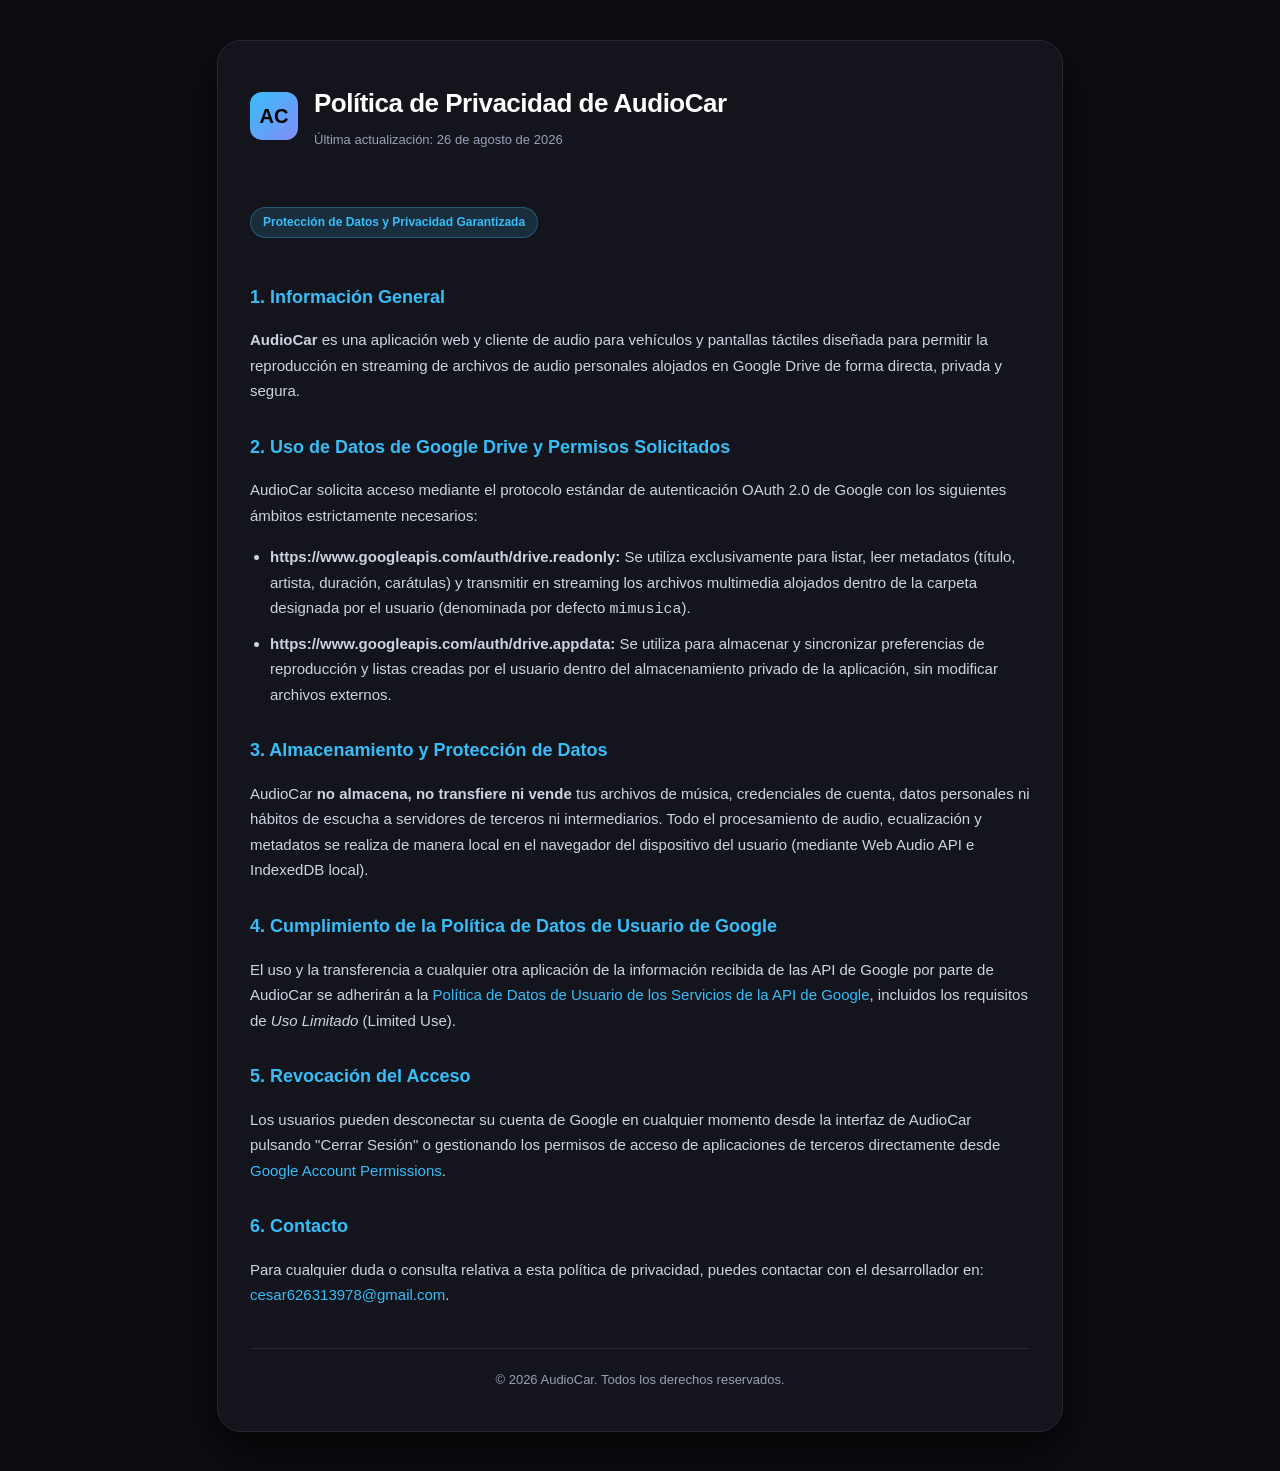
==== public/privacy.html @ 47056703 "feat: initialize project structure and PWA setup Set up base project configuration including Vite, T" ====
<!DOCTYPE html>
<html lang="es">
<head>
  <meta charset="UTF-8">
  <meta name="viewport" content="width=device-width, initial-scale=1.0">
  <title>Política de Privacidad - AudioCar</title>
  <style>
    :root {
      --bg: #0d0d12;
      --card-bg: #14141c;
      --border: #272733;
      --text: #e2e8f0;
      --text-muted: #94a3b8;
      --accent: #38bdf8;
      --accent-glow: rgba(56, 189, 248, 0.2);
    }
    body {
      font-family: -apple-system, BlinkMacSystemFont, "Segoe UI", Roboto, Helvetica, Arial, sans-serif;
      background-color: var(--bg);
      color: var(--text);
      line-height: 1.7;
      margin: 0;
      padding: 40px 20px;
    }
    .container {
      max-width: 780px;
      margin: 0 auto;
      background: var(--card-bg);
      border: 1px solid var(--border);
      border-radius: 24px;
      padding: 40px 32px;
      box-shadow: 0 20px 40px rgba(0,0,0,0.6);
    }
    .header {
      border-b: 1px solid var(--border);
      padding-bottom: 24px;
      margin-bottom: 32px;
      display: flex;
      align-items: center;
      gap: 16px;
    }
    .logo {
      width: 48px;
      height: 48px;
      border-radius: 12px;
      background: linear-gradient(135deg, #38bdf8, #818cf8);
      display: flex;
      align-items: center;
      justify-content: center;
      font-weight: 900;
      color: #000;
      font-size: 20px;
    }
    h1 {
      font-size: 26px;
      margin: 0;
      color: #ffffff;
      letter-spacing: -0.5px;
    }
    .updated {
      font-size: 13px;
      color: var(--text-muted);
      margin-top: 4px;
    }
    h2 {
      font-size: 18px;
      color: var(--accent);
      margin-top: 28px;
      margin-bottom: 12px;
    }
    p, li {
      font-size: 15px;
      color: #cbd5e1;
    }
    ul {
      padding-left: 20px;
    }
    li {
      margin-bottom: 8px;
    }
    .badge {
      display: inline-block;
      padding: 4px 12px;
      border-radius: 9999px;
      font-size: 12px;
      font-weight: 600;
      background: rgba(56, 189, 248, 0.15);
      color: var(--accent);
      border: 1px solid rgba(56, 189, 248, 0.3);
      margin-bottom: 16px;
    }
    .footer {
      margin-top: 40px;
      padding-top: 20px;
      border-top: 1px solid var(--border);
      font-size: 13px;
      color: var(--text-muted);
      text-align: center;
    }
    a {
      color: var(--accent);
      text-decoration: none;
    }
    a:hover {
      text-decoration: underline;
    }
  </style>
</head>
<body>
  <div class="container">
    <div class="header">
      <div class="logo">AC</div>
      <div>
        <h1>Política de Privacidad de AudioCar</h1>
        <div class="updated">Última actualización: 26 de agosto de 2026</div>
      </div>
    </div>

    <div class="badge">Protección de Datos y Privacidad Garantizada</div>

    <h2>1. Información General</h2>
    <p>
      <strong>AudioCar</strong> es una aplicación web y cliente de audio para vehículos y pantallas táctiles diseñada para permitir la reproducción en streaming de archivos de audio personales alojados en Google Drive de forma directa, privada y segura.
    </p>

    <h2>2. Uso de Datos de Google Drive y Permisos Solicitados</h2>
    <p>AudioCar solicita acceso mediante el protocolo estándar de autenticación OAuth 2.0 de Google con los siguientes ámbitos estrictamente necesarios:</p>
    <ul>
      <li><strong>https://www.googleapis.com/auth/drive.readonly:</strong> Se utiliza exclusivamente para listar, leer metadatos (título, artista, duración, carátulas) y transmitir en streaming los archivos multimedia alojados dentro de la carpeta designada por el usuario (denominada por defecto <code>mimusica</code>).</li>
      <li><strong>https://www.googleapis.com/auth/drive.appdata:</strong> Se utiliza para almacenar y sincronizar preferencias de reproducción y listas creadas por el usuario dentro del almacenamiento privado de la aplicación, sin modificar archivos externos.</li>
    </ul>

    <h2>3. Almacenamiento y Protección de Datos</h2>
    <p>
      AudioCar <strong>no almacena, no transfiere ni vende</strong> tus archivos de música, credenciales de cuenta, datos personales ni hábitos de escucha a servidores de terceros ni intermediarios. Todo el procesamiento de audio, ecualización y metadatos se realiza de manera local en el navegador del dispositivo del usuario (mediante Web Audio API e IndexedDB local).
    </p>

    <h2>4. Cumplimiento de la Política de Datos de Usuario de Google</h2>
    <p>
      El uso y la transferencia a cualquier otra aplicación de la información recibida de las API de Google por parte de AudioCar se adherirán a la <a href="https://developers.google.com/terms/api-services-user-data-policy" target="_blank" rel="noopener noreferrer">Política de Datos de Usuario de los Servicios de la API de Google</a>, incluidos los requisitos de <em>Uso Limitado</em> (Limited Use).
    </p>

    <h2>5. Revocación del Acceso</h2>
    <p>
      Los usuarios pueden desconectar su cuenta de Google en cualquier momento desde la interfaz de AudioCar pulsando "Cerrar Sesión" o gestionando los permisos de acceso de aplicaciones de terceros directamente desde <a href="https://myaccount.google.com/permissions" target="_blank" rel="noopener noreferrer">Google Account Permissions</a>.
    </p>

    <h2>6. Contacto</h2>
    <p>
      Para cualquier duda o consulta relativa a esta política de privacidad, puedes contactar con el desarrollador en: <a href="mailto:cesar626313978@gmail.com">cesar626313978@gmail.com</a>.
    </p>

    <div class="footer">
      © 2026 AudioCar. Todos los derechos reservados.
    </div>
  </div>
</body>
</html>
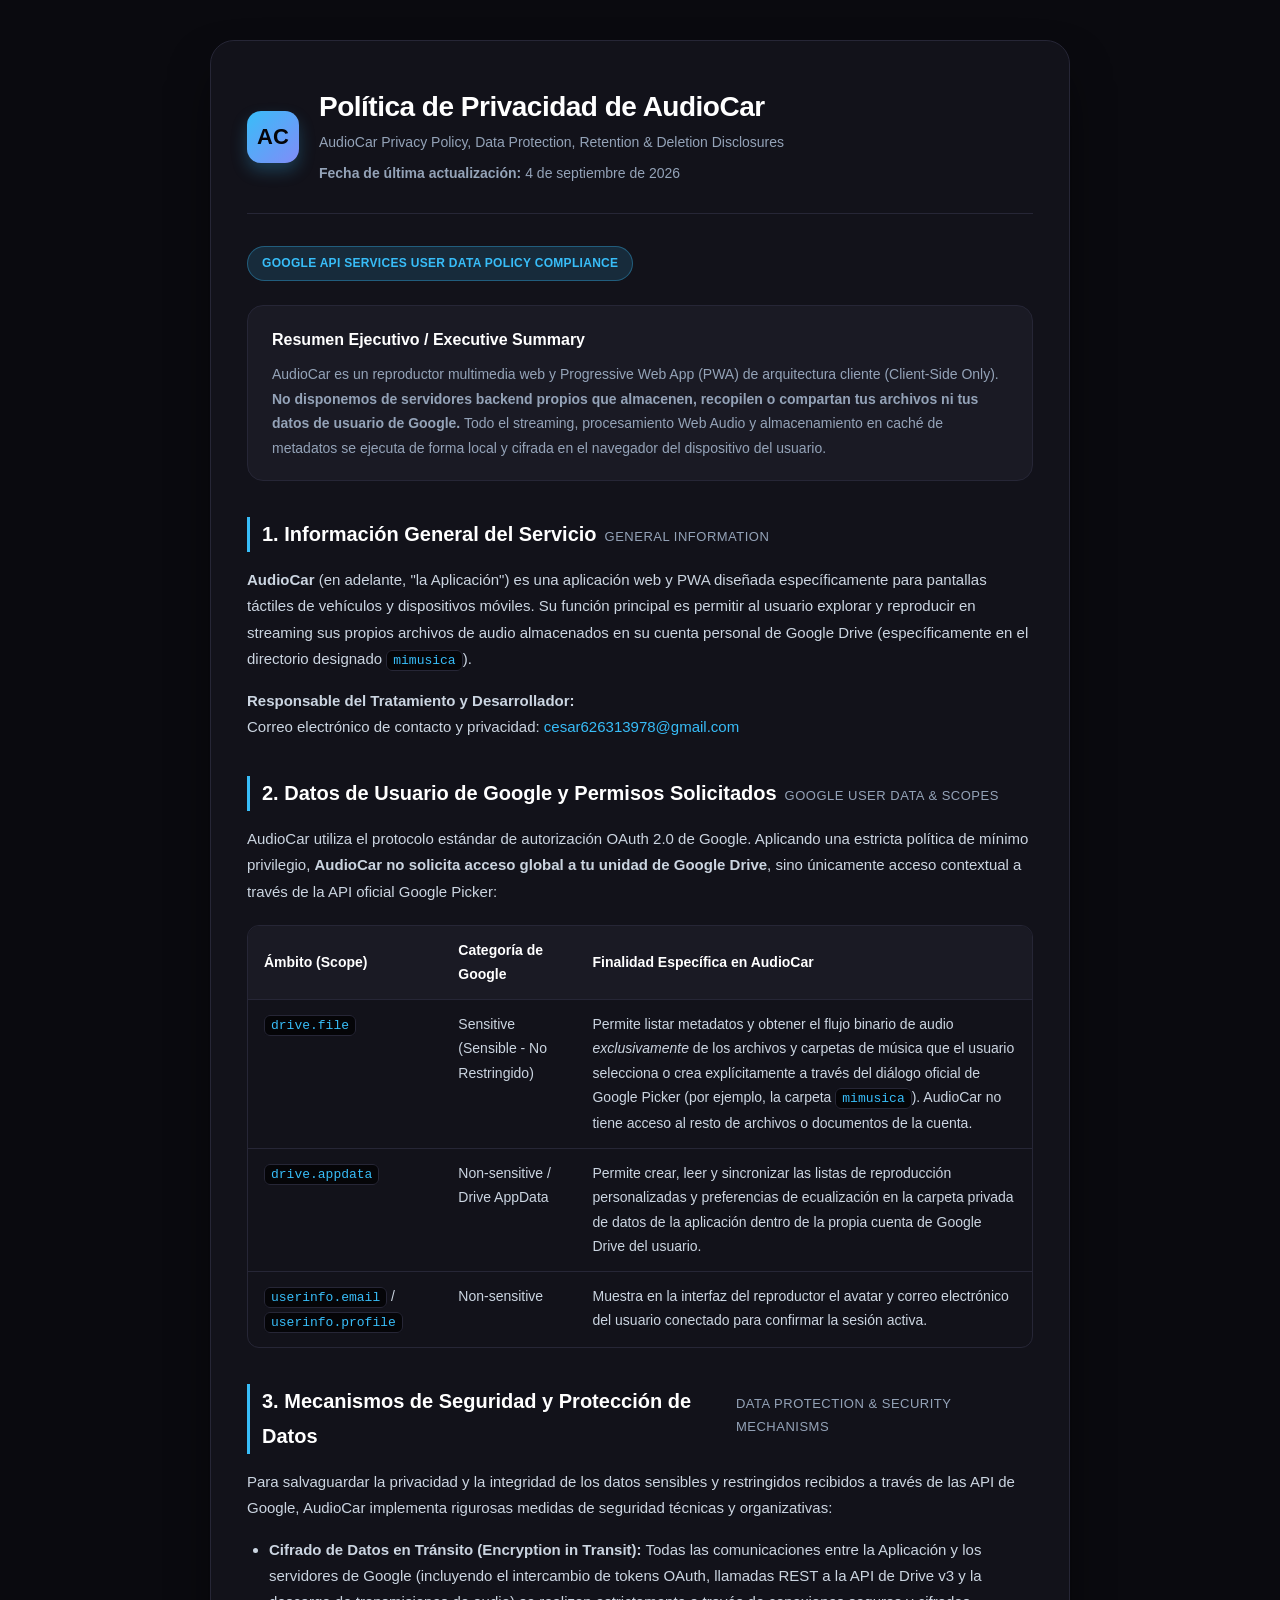
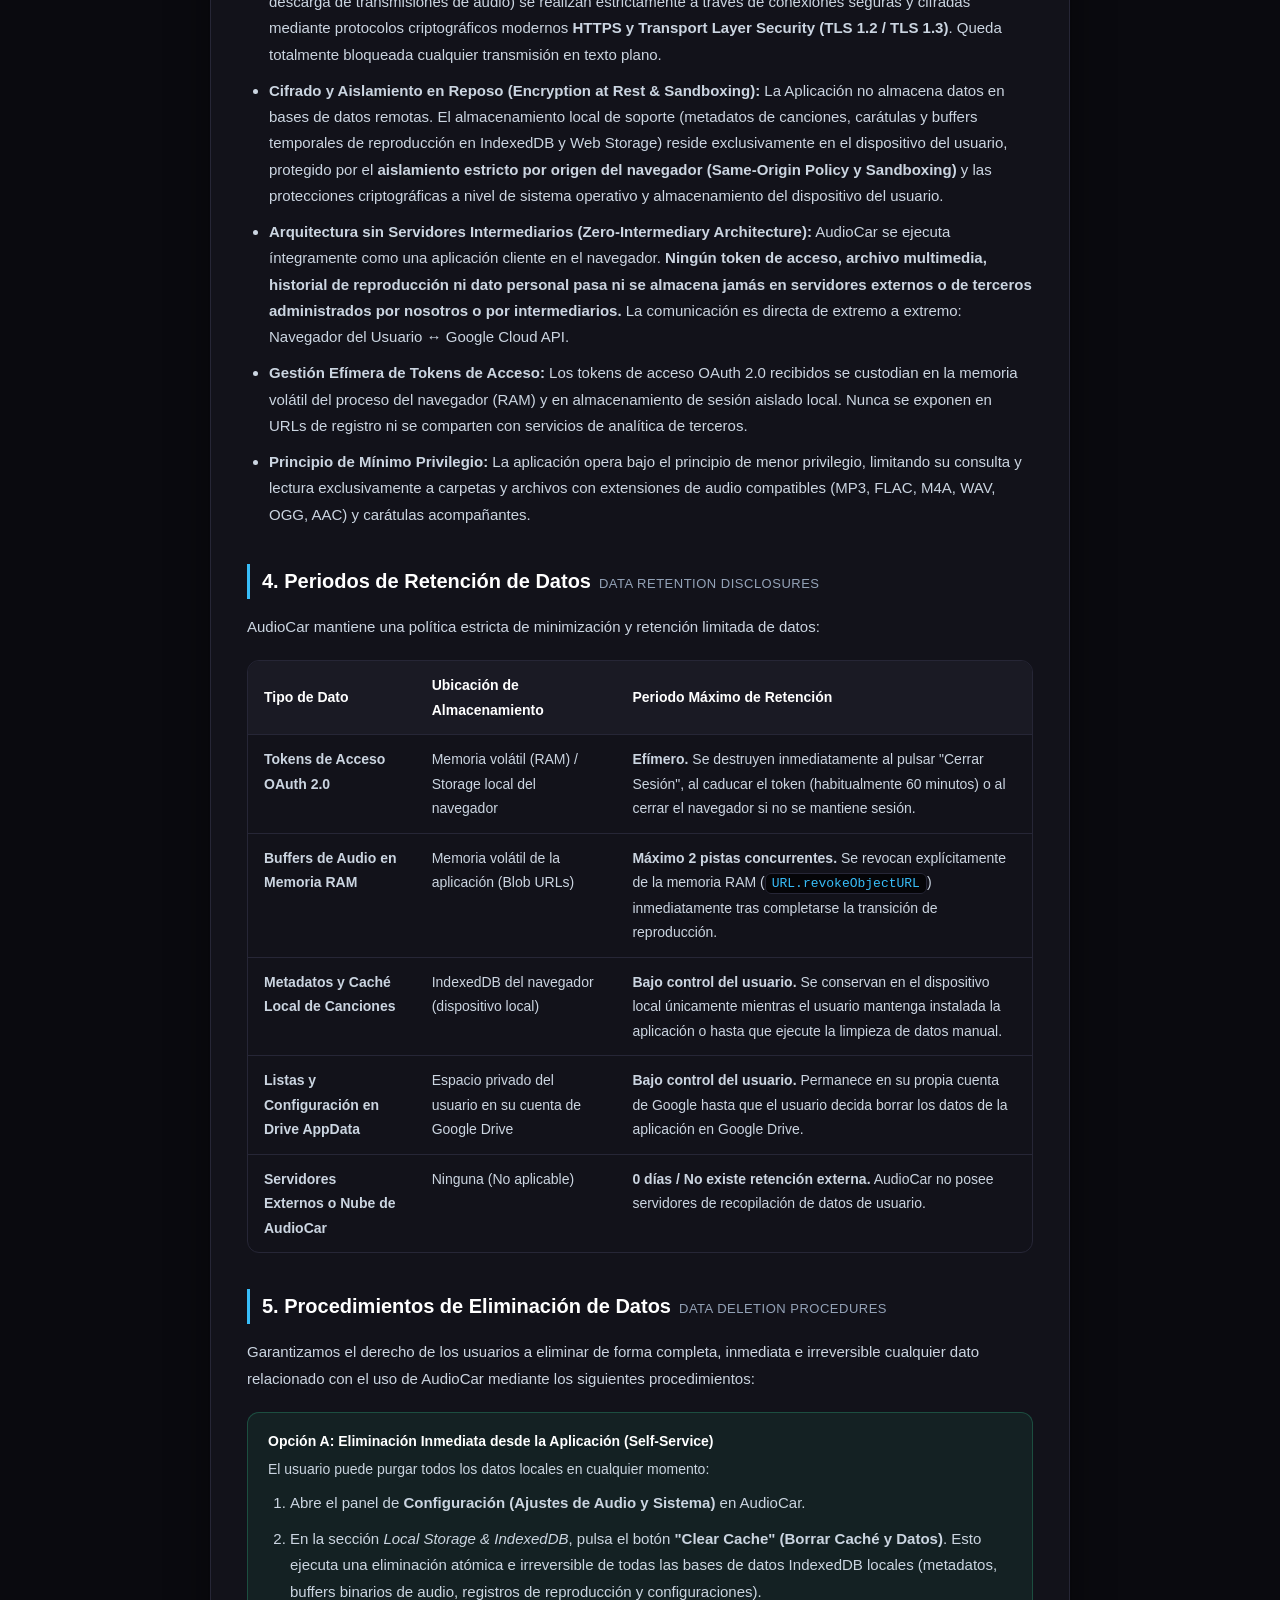
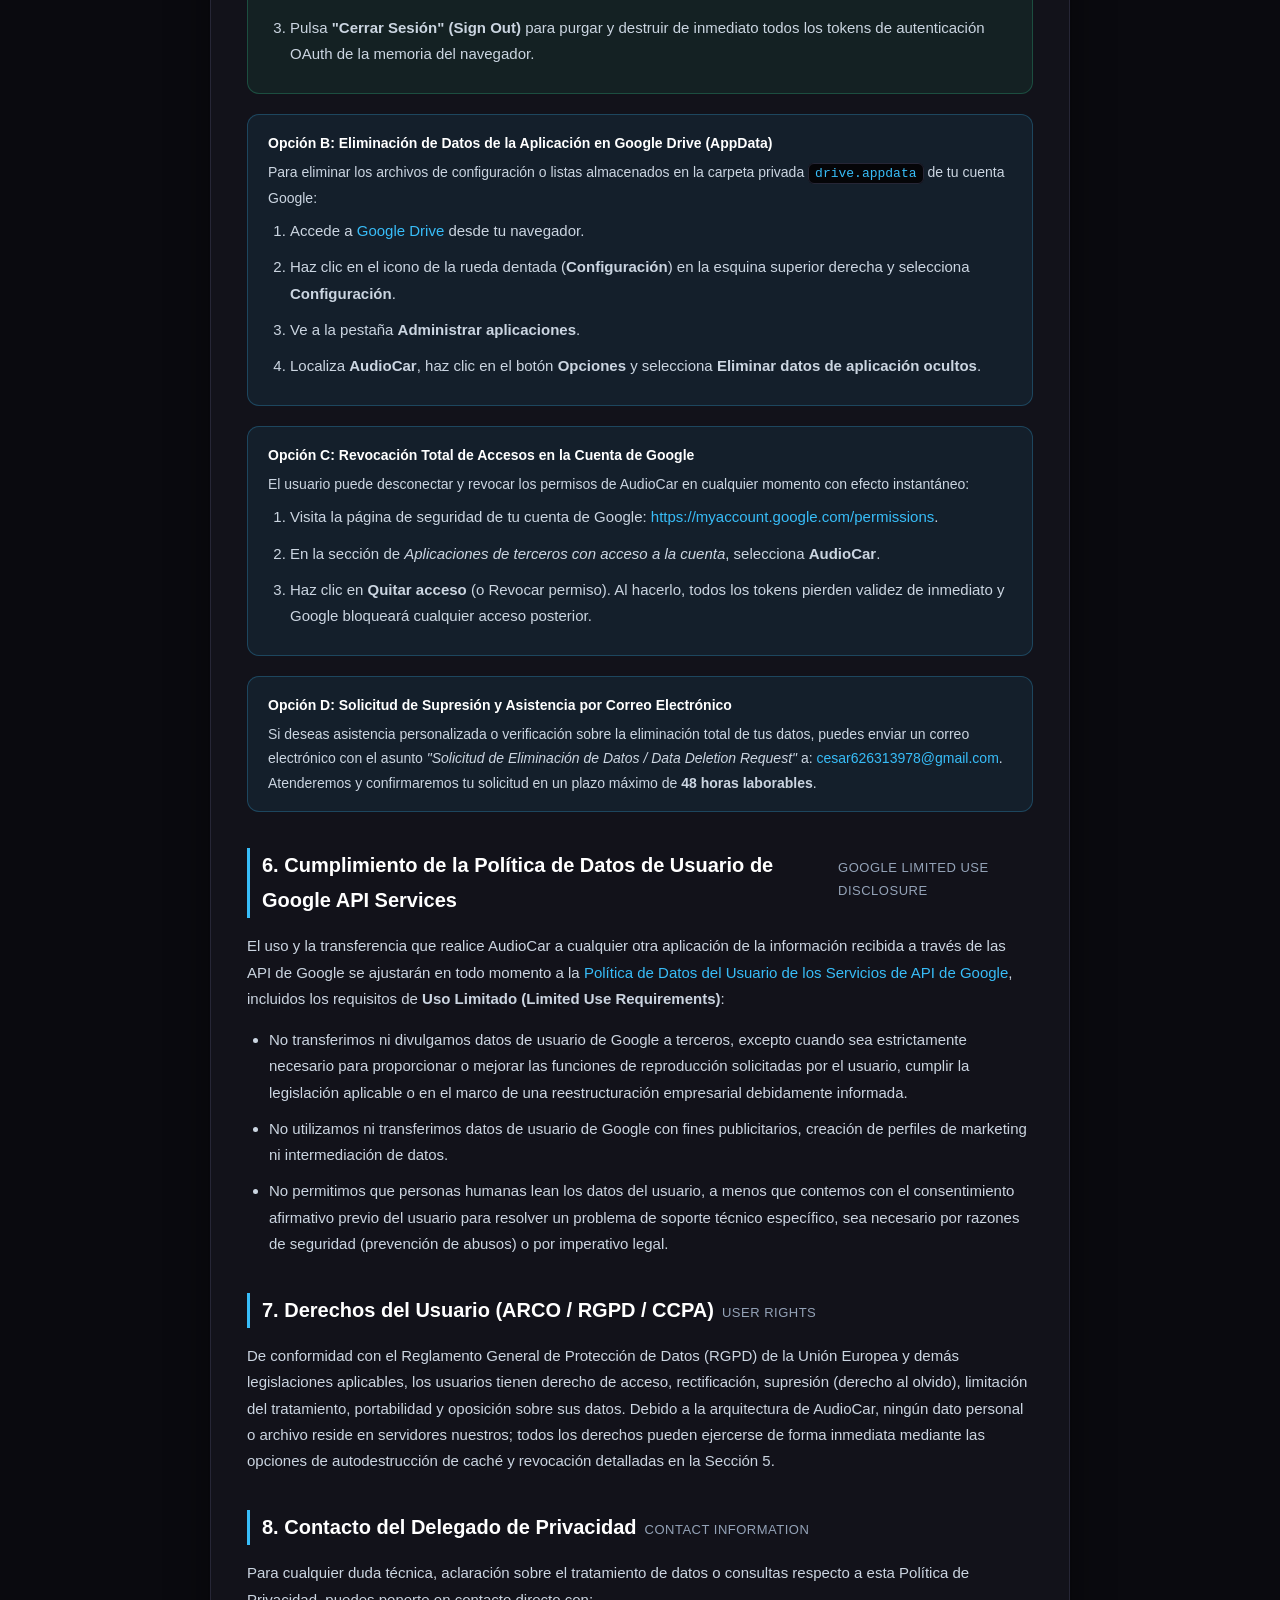
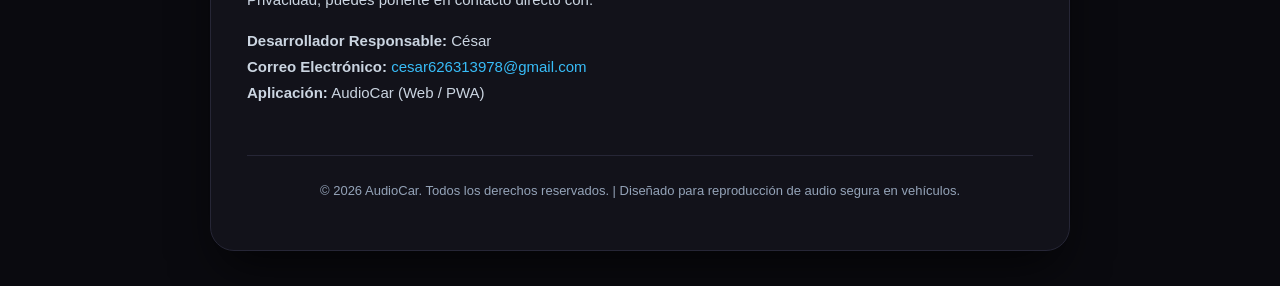
==== commit e05a7fc1: "feat(drive): integrate Google Picker for folder selection - Add Google Picker API for flexible music" ====
--- a/public/privacy.html
+++ b/public/privacy.html
@@ -3,106 +3,225 @@
 <head>
   <meta charset="UTF-8">
   <meta name="viewport" content="width=device-width, initial-scale=1.0">
-  <title>Política de Privacidad - AudioCar</title>
+  <title>Política de Privacidad y Protección de Datos - AudioCar</title>
+  <meta name="description" content="Política de privacidad, seguridad de datos, retención y eliminación de AudioCar según los requisitos de Google API Services User Data Policy.">
   <style>
     :root {
-      --bg: #0d0d12;
-      --card-bg: #14141c;
-      --border: #272733;
-      --text: #e2e8f0;
+      --bg: #0a0a0f;
+      --card-bg: #12121a;
+      --card-subtle: #1a1a24;
+      --border: #262636;
+      --border-accent: #38bdf8;
+      --text: #f1f5f9;
       --text-muted: #94a3b8;
       --accent: #38bdf8;
-      --accent-glow: rgba(56, 189, 248, 0.2);
+      --accent-glow: rgba(56, 189, 248, 0.15);
+      --success: #34d399;
+      --code-bg: #050508;
+    }
+    * {
+      box-sizing: border-box;
     }
     body {
       font-family: -apple-system, BlinkMacSystemFont, "Segoe UI", Roboto, Helvetica, Arial, sans-serif;
       background-color: var(--bg);
       color: var(--text);
-      line-height: 1.7;
+      line-height: 1.75;
       margin: 0;
       padding: 40px 20px;
     }
     .container {
-      max-width: 780px;
+      max-width: 860px;
       margin: 0 auto;
       background: var(--card-bg);
       border: 1px solid var(--border);
       border-radius: 24px;
-      padding: 40px 32px;
-      box-shadow: 0 20px 40px rgba(0,0,0,0.6);
+      padding: 48px 36px;
+      box-shadow: 0 25px 50px -12px rgba(0, 0, 0, 0.7);
+    }
+    @media (max-width: 640px) {
+      body {
+        padding: 20px 12px;
+      }
+      .container {
+        padding: 28px 20px;
+      }
     }
     .header {
-      border-b: 1px solid var(--border);
-      padding-bottom: 24px;
+      border-bottom: 1px solid var(--border);
+      padding-bottom: 28px;
       margin-bottom: 32px;
       display: flex;
       align-items: center;
-      gap: 16px;
+      gap: 20px;
     }
     .logo {
-      width: 48px;
-      height: 48px;
-      border-radius: 12px;
+      width: 52px;
+      height: 52px;
+      border-radius: 14px;
       background: linear-gradient(135deg, #38bdf8, #818cf8);
       display: flex;
       align-items: center;
       justify-content: center;
       font-weight: 900;
-      color: #000;
-      font-size: 20px;
+      color: #050508;
+      font-size: 22px;
+      flex-shrink: 0;
+      box-shadow: 0 8px 16px rgba(56, 189, 248, 0.25);
     }
     h1 {
-      font-size: 26px;
+      font-size: 28px;
       margin: 0;
       color: #ffffff;
       letter-spacing: -0.5px;
-    }
-    .updated {
+      line-height: 1.25;
+    }
+    .subtitle {
+      font-size: 14px;
+      color: var(--text-muted);
+      margin-top: 6px;
+    }
+    .badge {
+      display: inline-flex;
+      align-items: center;
+      gap: 6px;
+      padding: 6px 14px;
+      border-radius: 9999px;
+      font-size: 12px;
+      font-weight: 700;
+      background: var(--accent-glow);
+      color: var(--accent);
+      border: 1px solid rgba(56, 189, 248, 0.35);
+      margin-bottom: 24px;
+      letter-spacing: 0.3px;
+      text-transform: uppercase;
+    }
+    .summary-card {
+      background: var(--card-subtle);
+      border: 1px solid var(--border);
+      border-radius: 16px;
+      padding: 20px 24px;
+      margin-bottom: 32px;
+    }
+    .summary-card h3 {
+      margin-top: 0;
+      color: #ffffff;
+      font-size: 16px;
+    }
+    .summary-card p {
+      margin: 0;
+      font-size: 14px;
+      color: var(--text-muted);
+    }
+    h2 {
+      font-size: 20px;
+      color: #ffffff;
+      margin-top: 36px;
+      margin-bottom: 14px;
+      display: flex;
+      align-items: baseline;
+      gap: 8px;
+      border-left: 3px solid var(--accent);
+      padding-left: 12px;
+    }
+    h2 .en-title {
       font-size: 13px;
+      font-weight: 400;
       color: var(--text-muted);
-      margin-top: 4px;
-    }
-    h2 {
-      font-size: 18px;
+      text-transform: uppercase;
+      letter-spacing: 0.5px;
+    }
+    h3 {
+      font-size: 16px;
       color: var(--accent);
-      margin-top: 28px;
-      margin-bottom: 12px;
+      margin-top: 20px;
+      margin-bottom: 8px;
     }
     p, li {
       font-size: 15px;
       color: #cbd5e1;
     }
-    ul {
-      padding-left: 20px;
+    ul, ol {
+      padding-left: 22px;
+      margin-top: 8px;
+      margin-bottom: 16px;
     }
     li {
-      margin-bottom: 8px;
-    }
-    .badge {
-      display: inline-block;
-      padding: 4px 12px;
-      border-radius: 9999px;
-      font-size: 12px;
+      margin-bottom: 10px;
+    }
+    code {
+      background: var(--code-bg);
+      border: 1px solid var(--border);
+      color: #38bdf8;
+      padding: 2px 6px;
+      border-radius: 6px;
+      font-size: 13px;
+      font-family: ui-monospace, SFMono-Regular, Menlo, Monaco, Consolas, monospace;
+    }
+    .table-wrapper {
+      overflow-x: auto;
+      margin: 20px 0;
+      border: 1px solid var(--border);
+      border-radius: 12px;
+    }
+    table {
+      width: 100%;
+      border-collapse: collapse;
+      font-size: 14px;
+      text-align: left;
+    }
+    th {
+      background: var(--card-subtle);
+      color: #ffffff;
+      padding: 12px 16px;
+      border-bottom: 1px solid var(--border);
       font-weight: 600;
-      background: rgba(56, 189, 248, 0.15);
+    }
+    td {
+      padding: 12px 16px;
+      border-bottom: 1px solid var(--border);
+      color: #cbd5e1;
+      vertical-align: top;
+    }
+    tr:last-child td {
+      border-bottom: none;
+    }
+    .callout {
+      background: rgba(56, 189, 248, 0.08);
+      border: 1px solid rgba(56, 189, 248, 0.25);
+      border-radius: 12px;
+      padding: 16px 20px;
+      margin: 20px 0;
+    }
+    .callout-success {
+      background: rgba(52, 211, 153, 0.08);
+      border-color: rgba(52, 211, 153, 0.25);
+    }
+    .callout-title {
+      font-weight: 700;
+      font-size: 14px;
+      color: #ffffff;
+      margin-bottom: 4px;
+      display: flex;
+      align-items: center;
+      gap: 6px;
+    }
+    a {
       color: var(--accent);
-      border: 1px solid rgba(56, 189, 248, 0.3);
-      margin-bottom: 16px;
+      text-decoration: none;
+      transition: color 0.15s;
+    }
+    a:hover {
+      text-decoration: underline;
+      color: #7dd3fc;
     }
     .footer {
-      margin-top: 40px;
-      padding-top: 20px;
+      margin-top: 48px;
+      padding-top: 24px;
       border-top: 1px solid var(--border);
       font-size: 13px;
       color: var(--text-muted);
       text-align: center;
-    }
-    a {
-      color: var(--accent);
-      text-decoration: none;
-    }
-    a:hover {
-      text-decoration: underline;
     }
   </style>
 </head>
@@ -112,46 +231,206 @@
       <div class="logo">AC</div>
       <div>
         <h1>Política de Privacidad de AudioCar</h1>
-        <div class="updated">Última actualización: 26 de agosto de 2026</div>
+        <div class="subtitle">AudioCar Privacy Policy, Data Protection, Retention & Deletion Disclosures</div>
+        <div class="subtitle"><strong>Fecha de última actualización:</strong> 4 de septiembre de 2026</div>
       </div>
     </div>
 
-    <div class="badge">Protección de Datos y Privacidad Garantizada</div>
-
-    <h2>1. Información General</h2>
-    <p>
-      <strong>AudioCar</strong> es una aplicación web y cliente de audio para vehículos y pantallas táctiles diseñada para permitir la reproducción en streaming de archivos de audio personales alojados en Google Drive de forma directa, privada y segura.
-    </p>
-
-    <h2>2. Uso de Datos de Google Drive y Permisos Solicitados</h2>
-    <p>AudioCar solicita acceso mediante el protocolo estándar de autenticación OAuth 2.0 de Google con los siguientes ámbitos estrictamente necesarios:</p>
+    <div class="badge">Google API Services User Data Policy Compliance</div>
+
+    <div class="summary-card">
+      <h3>Resumen Ejecutivo / Executive Summary</h3>
+      <p>
+        AudioCar es un reproductor multimedia web y Progressive Web App (PWA) de arquitectura cliente (Client-Side Only). <strong>No disponemos de servidores backend propios que almacenen, recopilen o compartan tus archivos ni tus datos de usuario de Google.</strong> Todo el streaming, procesamiento Web Audio y almacenamiento en caché de metadatos se ejecuta de forma local y cifrada en el navegador del dispositivo del usuario.
+      </p>
+    </div>
+
+    <h2>1. Información General del Servicio <span class="en-title">General Information</span></h2>
+    <p>
+      <strong>AudioCar</strong> (en adelante, "la Aplicación") es una aplicación web y PWA diseñada específicamente para pantallas táctiles de vehículos y dispositivos móviles. Su función principal es permitir al usuario explorar y reproducir en streaming sus propios archivos de audio almacenados en su cuenta personal de Google Drive (específicamente en el directorio designado <code>mimusica</code>).
+    </p>
+    <p>
+      <strong>Responsable del Tratamiento y Desarrollador:</strong><br>
+      Correo electrónico de contacto y privacidad: <a href="mailto:cesar626313978@gmail.com">cesar626313978@gmail.com</a>
+    </p>
+
+    <h2>2. Datos de Usuario de Google y Permisos Solicitados <span class="en-title">Google User Data & Scopes</span></h2>
+    <p>
+      AudioCar utiliza el protocolo estándar de autorización OAuth 2.0 de Google. Aplicando una estricta política de mínimo privilegio, <strong>AudioCar no solicita acceso global a tu unidad de Google Drive</strong>, sino únicamente acceso contextual a través de la API oficial Google Picker:
+    </p>
+
+    <div class="table-wrapper">
+      <table>
+        <thead>
+          <tr>
+            <th>Ámbito (Scope)</th>
+            <th>Categoría de Google</th>
+            <th>Finalidad Específica en AudioCar</th>
+          </tr>
+        </thead>
+        <tbody>
+          <tr>
+            <td><code>drive.file</code></td>
+            <td>Sensitive (Sensible - No Restringido)</td>
+            <td>Permite listar metadatos y obtener el flujo binario de audio <em>exclusivamente</em> de los archivos y carpetas de música que el usuario selecciona o crea explícitamente a través del diálogo oficial de Google Picker (por ejemplo, la carpeta <code>mimusica</code>). AudioCar no tiene acceso al resto de archivos o documentos de la cuenta.</td>
+          </tr>
+          <tr>
+            <td><code>drive.appdata</code></td>
+            <td>Non-sensitive / Drive AppData</td>
+            <td>Permite crear, leer y sincronizar las listas de reproducción personalizadas y preferencias de ecualización en la carpeta privada de datos de la aplicación dentro de la propia cuenta de Google Drive del usuario.</td>
+          </tr>
+          <tr>
+            <td><code>userinfo.email</code> / <code>userinfo.profile</code></td>
+            <td>Non-sensitive</td>
+            <td>Muestra en la interfaz del reproductor el avatar y correo electrónico del usuario conectado para confirmar la sesión activa.</td>
+          </tr>
+        </tbody>
+      </table>
+    </div>
+
+    <h2>3. Mecanismos de Seguridad y Protección de Datos <span class="en-title">Data Protection & Security Mechanisms</span></h2>
+    <p>
+      Para salvaguardar la privacidad y la integridad de los datos sensibles y restringidos recibidos a través de las API de Google, AudioCar implementa rigurosas medidas de seguridad técnicas y organizativas:
+    </p>
+
     <ul>
-      <li><strong>https://www.googleapis.com/auth/drive.readonly:</strong> Se utiliza exclusivamente para listar, leer metadatos (título, artista, duración, carátulas) y transmitir en streaming los archivos multimedia alojados dentro de la carpeta designada por el usuario (denominada por defecto <code>mimusica</code>).</li>
-      <li><strong>https://www.googleapis.com/auth/drive.appdata:</strong> Se utiliza para almacenar y sincronizar preferencias de reproducción y listas creadas por el usuario dentro del almacenamiento privado de la aplicación, sin modificar archivos externos.</li>
+      <li>
+        <strong>Cifrado de Datos en Tránsito (Encryption in Transit):</strong> Todas las comunicaciones entre la Aplicación y los servidores de Google (incluyendo el intercambio de tokens OAuth, llamadas REST a la API de Drive v3 y la descarga de transmisiones de audio) se realizan estrictamente a través de conexiones seguras y cifradas mediante protocolos criptográficos modernos <strong>HTTPS y Transport Layer Security (TLS 1.2 / TLS 1.3)</strong>. Queda totalmente bloqueada cualquier transmisión en texto plano.
+      </li>
+      <li>
+        <strong>Cifrado y Aislamiento en Reposo (Encryption at Rest & Sandboxing):</strong> La Aplicación no almacena datos en bases de datos remotas. El almacenamiento local de soporte (metadatos de canciones, carátulas y buffers temporales de reproducción en IndexedDB y Web Storage) reside exclusivamente en el dispositivo del usuario, protegido por el <strong>aislamiento estricto por origen del navegador (Same-Origin Policy y Sandboxing)</strong> y las protecciones criptográficas a nivel de sistema operativo y almacenamiento del dispositivo del usuario.
+      </li>
+      <li>
+        <strong>Arquitectura sin Servidores Intermediarios (Zero-Intermediary Architecture):</strong> AudioCar se ejecuta íntegramente como una aplicación cliente en el navegador. <strong>Ningún token de acceso, archivo multimedia, historial de reproducción ni dato personal pasa ni se almacena jamás en servidores externos o de terceros administrados por nosotros o por intermediarios.</strong> La comunicación es directa de extremo a extremo: Navegador del Usuario &harr; Google Cloud API.
+      </li>
+      <li>
+        <strong>Gestión Efímera de Tokens de Acceso:</strong> Los tokens de acceso OAuth 2.0 recibidos se custodian en la memoria volátil del proceso del navegador (RAM) y en almacenamiento de sesión aislado local. Nunca se exponen en URLs de registro ni se comparten con servicios de analítica de terceros.
+      </li>
+      <li>
+        <strong>Principio de Mínimo Privilegio:</strong> La aplicación opera bajo el principio de menor privilegio, limitando su consulta y lectura exclusivamente a carpetas y archivos con extensiones de audio compatibles (MP3, FLAC, M4A, WAV, OGG, AAC) y carátulas acompañantes.
+      </li>
     </ul>
 
-    <h2>3. Almacenamiento y Protección de Datos</h2>
-    <p>
-      AudioCar <strong>no almacena, no transfiere ni vende</strong> tus archivos de música, credenciales de cuenta, datos personales ni hábitos de escucha a servidores de terceros ni intermediarios. Todo el procesamiento de audio, ecualización y metadatos se realiza de manera local en el navegador del dispositivo del usuario (mediante Web Audio API e IndexedDB local).
-    </p>
-
-    <h2>4. Cumplimiento de la Política de Datos de Usuario de Google</h2>
-    <p>
-      El uso y la transferencia a cualquier otra aplicación de la información recibida de las API de Google por parte de AudioCar se adherirán a la <a href="https://developers.google.com/terms/api-services-user-data-policy" target="_blank" rel="noopener noreferrer">Política de Datos de Usuario de los Servicios de la API de Google</a>, incluidos los requisitos de <em>Uso Limitado</em> (Limited Use).
-    </p>
-
-    <h2>5. Revocación del Acceso</h2>
-    <p>
-      Los usuarios pueden desconectar su cuenta de Google en cualquier momento desde la interfaz de AudioCar pulsando "Cerrar Sesión" o gestionando los permisos de acceso de aplicaciones de terceros directamente desde <a href="https://myaccount.google.com/permissions" target="_blank" rel="noopener noreferrer">Google Account Permissions</a>.
-    </p>
-
-    <h2>6. Contacto</h2>
-    <p>
-      Para cualquier duda o consulta relativa a esta política de privacidad, puedes contactar con el desarrollador en: <a href="mailto:cesar626313978@gmail.com">cesar626313978@gmail.com</a>.
+    <h2>4. Periodos de Retención de Datos <span class="en-title">Data Retention Disclosures</span></h2>
+    <p>
+      AudioCar mantiene una política estricta de minimización y retención limitada de datos:
+    </p>
+
+    <div class="table-wrapper">
+      <table>
+        <thead>
+          <tr>
+            <th>Tipo de Dato</th>
+            <th>Ubicación de Almacenamiento</th>
+            <th>Periodo Máximo de Retención</th>
+          </tr>
+        </thead>
+        <tbody>
+          <tr>
+            <td><strong>Tokens de Acceso OAuth 2.0</strong></td>
+            <td>Memoria volátil (RAM) / Storage local del navegador</td>
+            <td><strong>Efímero.</strong> Se destruyen inmediatamente al pulsar "Cerrar Sesión", al caducar el token (habitualmente 60 minutos) o al cerrar el navegador si no se mantiene sesión.</td>
+          </tr>
+          <tr>
+            <td><strong>Buffers de Audio en Memoria RAM</strong></td>
+            <td>Memoria volátil de la aplicación (Blob URLs)</td>
+            <td><strong>Máximo 2 pistas concurrentes.</strong> Se revocan explícitamente de la memoria RAM (<code>URL.revokeObjectURL</code>) inmediatamente tras completarse la transición de reproducción.</td>
+          </tr>
+          <tr>
+            <td><strong>Metadatos y Caché Local de Canciones</strong></td>
+            <td>IndexedDB del navegador (dispositivo local)</td>
+            <td><strong>Bajo control del usuario.</strong> Se conservan en el dispositivo local únicamente mientras el usuario mantenga instalada la aplicación o hasta que ejecute la limpieza de datos manual.</td>
+          </tr>
+          <tr>
+            <td><strong>Listas y Configuración en Drive AppData</strong></td>
+            <td>Espacio privado del usuario en su cuenta de Google Drive</td>
+            <td><strong>Bajo control del usuario.</strong> Permanece en su propia cuenta de Google hasta que el usuario decida borrar los datos de la aplicación en Google Drive.</td>
+          </tr>
+          <tr>
+            <td><strong>Servidores Externos o Nube de AudioCar</strong></td>
+            <td>Ninguna (No aplicable)</td>
+            <td><strong>0 días / No existe retención externa.</strong> AudioCar no posee servidores de recopilación de datos de usuario.</td>
+          </tr>
+        </tbody>
+      </table>
+    </div>
+
+    <h2>5. Procedimientos de Eliminación de Datos <span class="en-title">Data Deletion Procedures</span></h2>
+    <p>
+      Garantizamos el derecho de los usuarios a eliminar de forma completa, inmediata e irreversible cualquier dato relacionado con el uso de AudioCar mediante los siguientes procedimientos:
+    </p>
+
+    <div class="callout callout-success">
+      <div class="callout-title">Opción A: Eliminación Inmediata desde la Aplicación (Self-Service)</div>
+      <p style="margin: 0; font-size: 14px;">
+        El usuario puede purgar todos los datos locales en cualquier momento:
+      </p>
+      <ol style="margin-bottom: 0; margin-top: 8px;">
+        <li>Abre el panel de <strong>Configuración (Ajustes de Audio y Sistema)</strong> en AudioCar.</li>
+        <li>En la sección <em>Local Storage & IndexedDB</em>, pulsa el botón <strong>"Clear Cache" (Borrar Caché y Datos)</strong>. Esto ejecuta una eliminación atómica e irreversible de todas las bases de datos IndexedDB locales (metadatos, buffers binarios de audio, registros de reproducción y configuraciones).</li>
+        <li>Pulsa <strong>"Cerrar Sesión" (Sign Out)</strong> para purgar y destruir de inmediato todos los tokens de autenticación OAuth de la memoria del navegador.</li>
+      </ol>
+    </div>
+
+    <div class="callout">
+      <div class="callout-title">Opción B: Eliminación de Datos de la Aplicación en Google Drive (AppData)</div>
+      <p style="margin: 0; font-size: 14px;">
+        Para eliminar los archivos de configuración o listas almacenados en la carpeta privada <code>drive.appdata</code> de tu cuenta Google:
+      </p>
+      <ol style="margin-bottom: 0; margin-top: 8px;">
+        <li>Accede a <a href="https://drive.google.com" target="_blank" rel="noopener noreferrer">Google Drive</a> desde tu navegador.</li>
+        <li>Haz clic en el icono de la rueda dentada (<strong>Configuración</strong>) en la esquina superior derecha y selecciona <strong>Configuración</strong>.</li>
+        <li>Ve a la pestaña <strong>Administrar aplicaciones</strong>.</li>
+        <li>Localiza <strong>AudioCar</strong>, haz clic en el botón <strong>Opciones</strong> y selecciona <strong>Eliminar datos de aplicación ocultos</strong>.</li>
+      </ol>
+    </div>
+
+    <div class="callout">
+      <div class="callout-title">Opción C: Revocación Total de Accesos en la Cuenta de Google</div>
+      <p style="margin: 0; font-size: 14px;">
+        El usuario puede desconectar y revocar los permisos de AudioCar en cualquier momento con efecto instantáneo:
+      </p>
+      <ol style="margin-bottom: 0; margin-top: 8px;">
+        <li>Visita la página de seguridad de tu cuenta de Google: <a href="https://myaccount.google.com/permissions" target="_blank" rel="noopener noreferrer">https://myaccount.google.com/permissions</a>.</li>
+        <li>En la sección de <em>Aplicaciones de terceros con acceso a la cuenta</em>, selecciona <strong>AudioCar</strong>.</li>
+        <li>Haz clic en <strong>Quitar acceso</strong> (o Revocar permiso). Al hacerlo, todos los tokens pierden validez de inmediato y Google bloqueará cualquier acceso posterior.</li>
+      </ol>
+    </div>
+
+    <div class="callout">
+      <div class="callout-title">Opción D: Solicitud de Supresión y Asistencia por Correo Electrónico</div>
+      <p style="margin: 0; font-size: 14px;">
+        Si deseas asistencia personalizada o verificación sobre la eliminación total de tus datos, puedes enviar un correo electrónico con el asunto <em>"Solicitud de Eliminación de Datos / Data Deletion Request"</em> a: <a href="mailto:cesar626313978@gmail.com">cesar626313978@gmail.com</a>. Atenderemos y confirmaremos tu solicitud en un plazo máximo de <strong>48 horas laborables</strong>.
+      </p>
+    </div>
+
+    <h2>6. Cumplimiento de la Política de Datos de Usuario de Google API Services <span class="en-title">Google Limited Use Disclosure</span></h2>
+    <p>
+      El uso y la transferencia que realice AudioCar a cualquier otra aplicación de la información recibida a través de las API de Google se ajustarán en todo momento a la <a href="https://developers.google.com/terms/api-services-user-data-policy" target="_blank" rel="noopener noreferrer">Política de Datos del Usuario de los Servicios de API de Google</a>, incluidos los requisitos de <strong>Uso Limitado (Limited Use Requirements)</strong>:
+    </p>
+    <ul>
+      <li>No transferimos ni divulgamos datos de usuario de Google a terceros, excepto cuando sea estrictamente necesario para proporcionar o mejorar las funciones de reproducción solicitadas por el usuario, cumplir la legislación aplicable o en el marco de una reestructuración empresarial debidamente informada.</li>
+      <li>No utilizamos ni transferimos datos de usuario de Google con fines publicitarios, creación de perfiles de marketing ni intermediación de datos.</li>
+      <li>No permitimos que personas humanas lean los datos del usuario, a menos que contemos con el consentimiento afirmativo previo del usuario para resolver un problema de soporte técnico específico, sea necesario por razones de seguridad (prevención de abusos) o por imperativo legal.</li>
+    </ul>
+
+    <h2>7. Derechos del Usuario (ARCO / RGPD / CCPA) <span class="en-title">User Rights</span></h2>
+    <p>
+      De conformidad con el Reglamento General de Protección de Datos (RGPD) de la Unión Europea y demás legislaciones aplicables, los usuarios tienen derecho de acceso, rectificación, supresión (derecho al olvido), limitación del tratamiento, portabilidad y oposición sobre sus datos. Debido a la arquitectura de AudioCar, ningún dato personal o archivo reside en servidores nuestros; todos los derechos pueden ejercerse de forma inmediata mediante las opciones de autodestrucción de caché y revocación detalladas en la Sección 5.
+    </p>
+
+    <h2>8. Contacto del Delegado de Privacidad <span class="en-title">Contact Information</span></h2>
+    <p>
+      Para cualquier duda técnica, aclaración sobre el tratamiento de datos o consultas respecto a esta Política de Privacidad, puedes ponerte en contacto directo con:
+    </p>
+    <p>
+      <strong>Desarrollador Responsable:</strong> César<br>
+      <strong>Correo Electrónico:</strong> <a href="mailto:cesar626313978@gmail.com">cesar626313978@gmail.com</a><br>
+      <strong>Aplicación:</strong> AudioCar (Web / PWA)
     </p>
 
     <div class="footer">
-      © 2026 AudioCar. Todos los derechos reservados.
+      © 2026 AudioCar. Todos los derechos reservados. | Diseñado para reproducción de audio segura en vehículos.
     </div>
   </div>
 </body>
